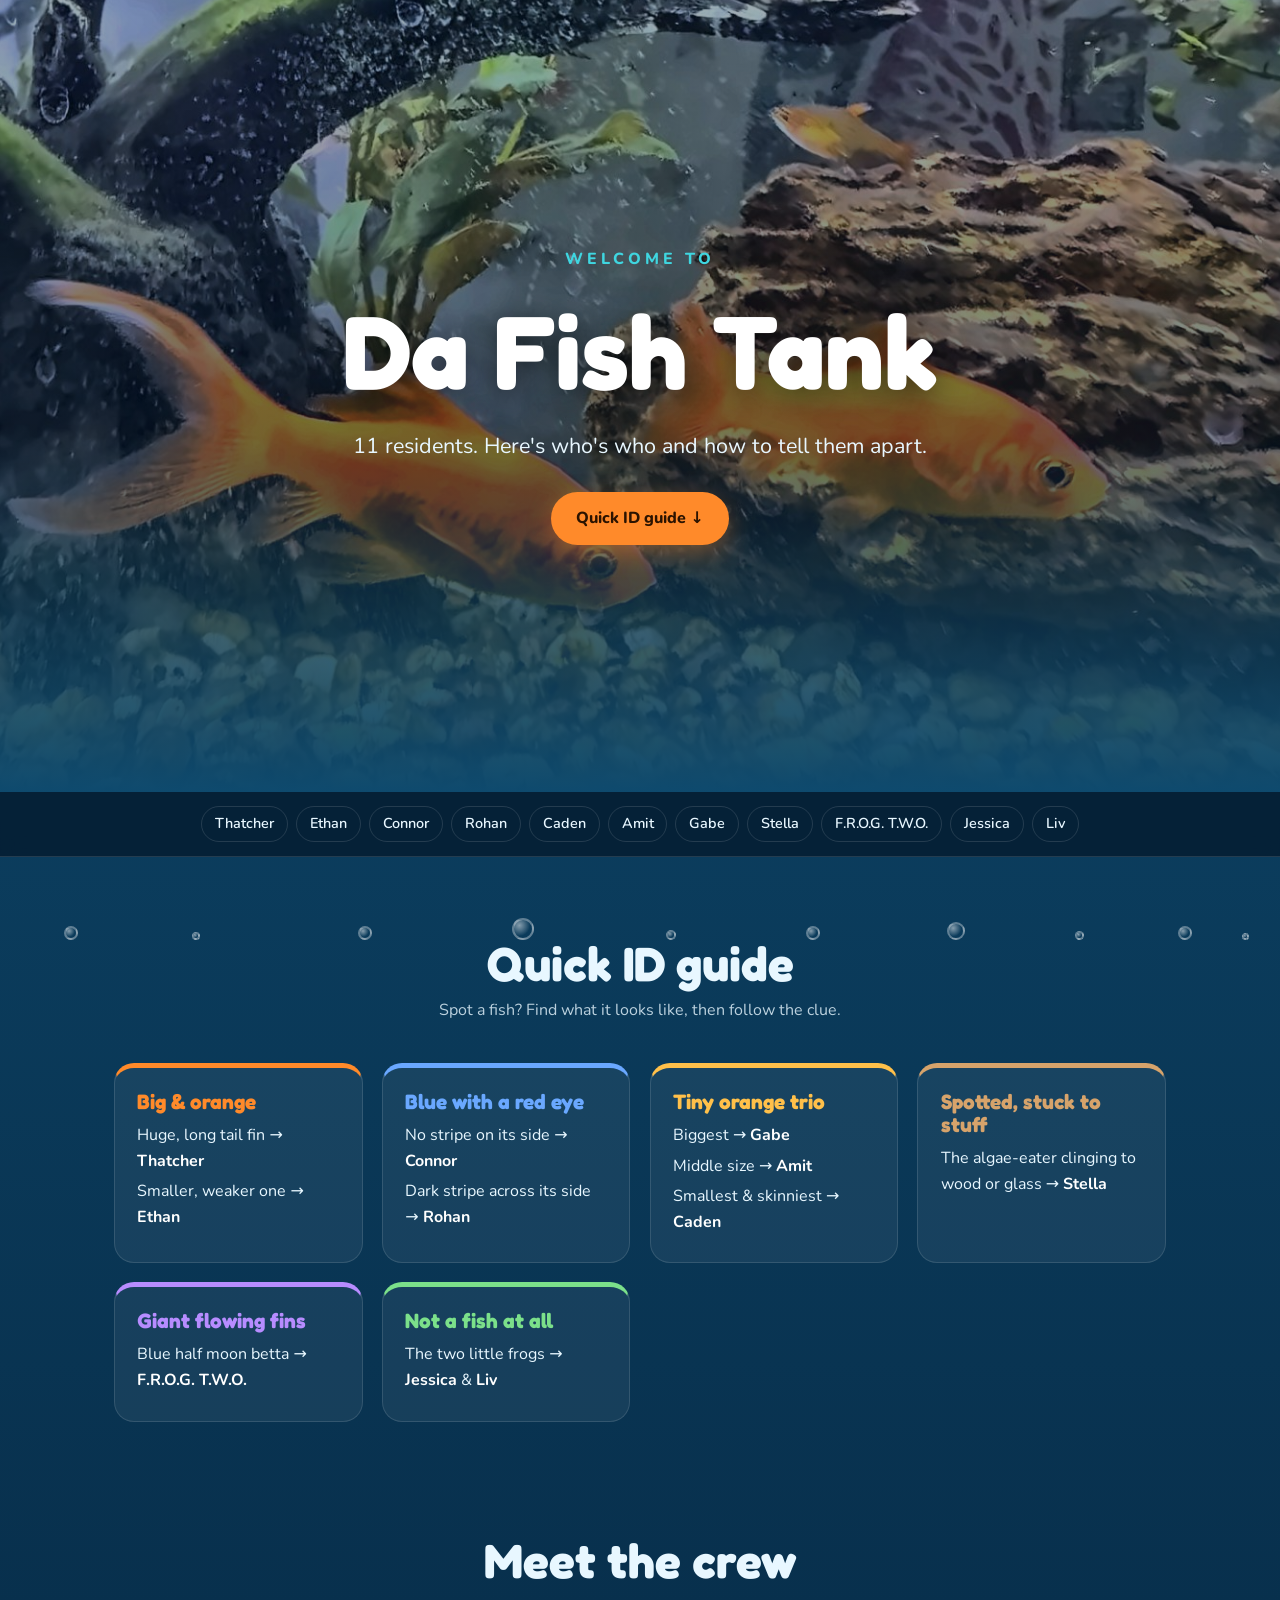
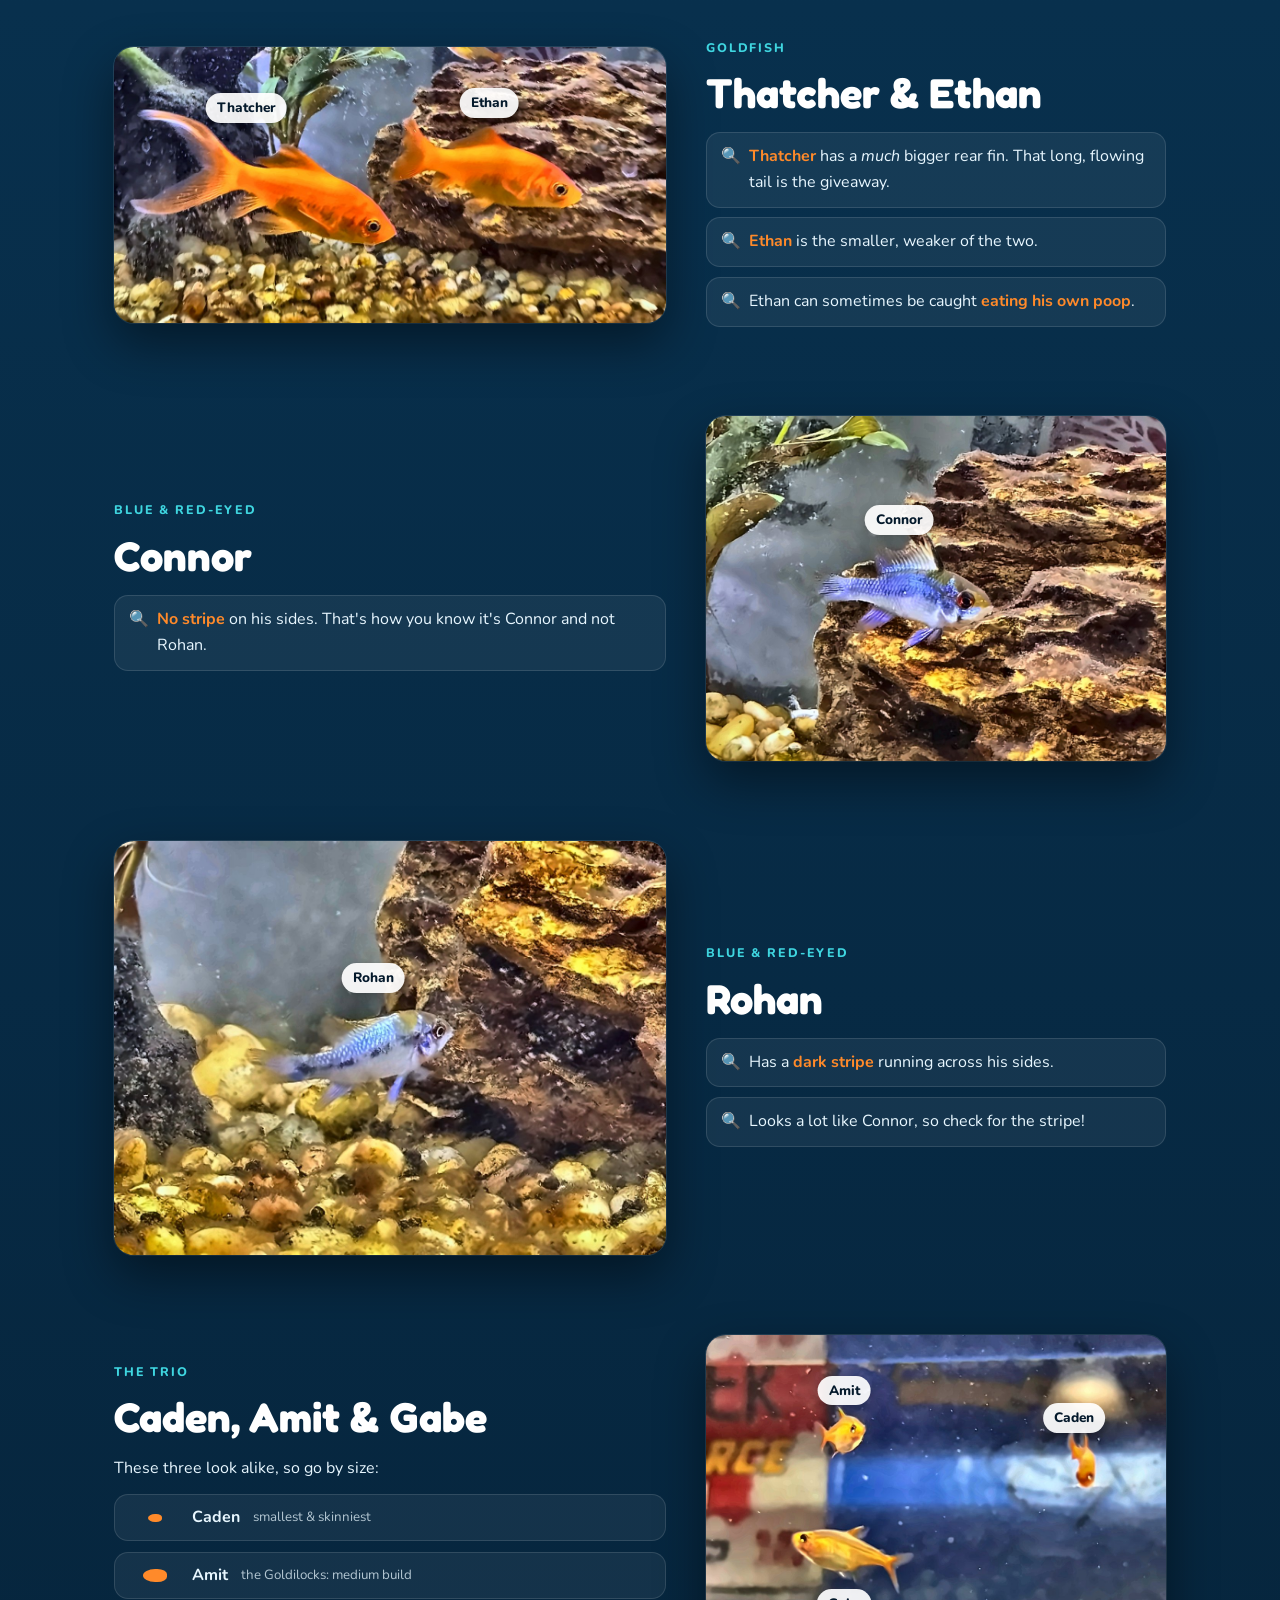
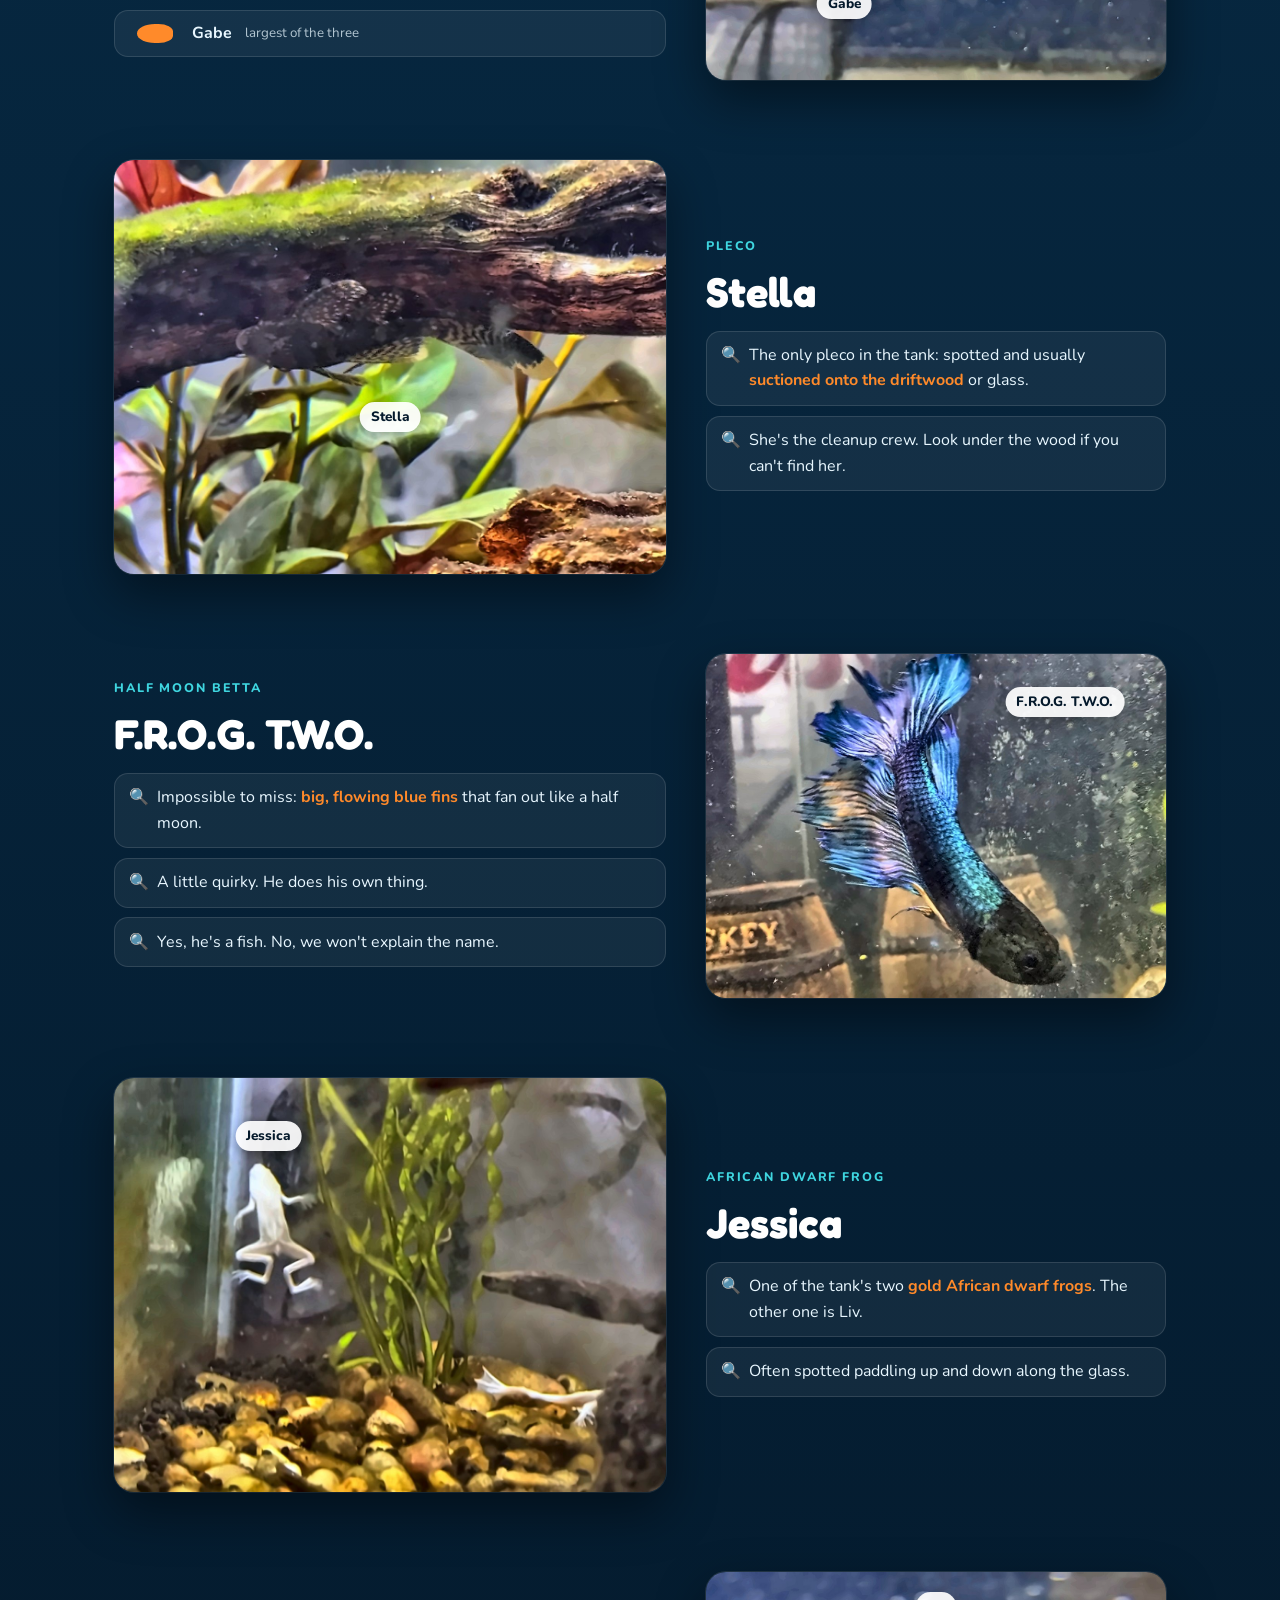
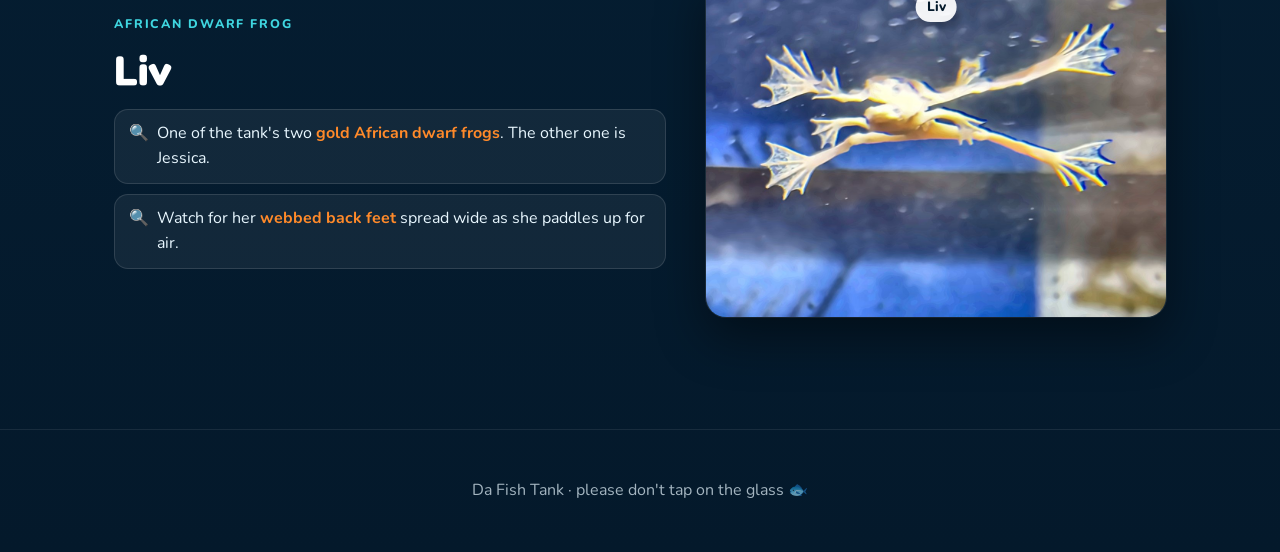
==== index.html @ 64ebbed7 "Add fish tank website" ====
<!DOCTYPE html>
<html lang="en">
<head>
  <meta charset="UTF-8">
  <meta name="viewport" content="width=device-width, initial-scale=1.0">
  <title>Da Fish Tank · Meet the Crew</title>
  <link rel="preconnect" href="https://fonts.googleapis.com">
  <link rel="preconnect" href="https://fonts.gstatic.com" crossorigin>
  <link href="https://fonts.googleapis.com/css2?family=Fredoka:wght@500;700&family=Nunito:wght@400;600;800&display=swap" rel="stylesheet">
  <link rel="stylesheet" href="Style.css">
</head>
<body>

  <!-- floating bubbles (pure CSS) -->
  <div class="bubbles" aria-hidden="true">
    <span></span><span></span><span></span><span></span><span></span>
    <span></span><span></span><span></span><span></span><span></span>
  </div>

  <header class="hero">
    <img class="hero-bg" src="images/tank.jpg" alt="">
    <div class="hero-text">
      <p class="eyebrow">Welcome to</p>
      <h1>Da Fish Tank</h1>
      <p class="tagline">11 residents. Here's who's who and how to tell them apart.</p>
      <a class="btn" href="#quick-id">Quick ID guide ↓</a>
    </div>
  </header>

  <nav class="roster" aria-label="Jump to a tank-mate">
    <a href="#goldfish">Thatcher</a>
    <a href="#goldfish">Ethan</a>
    <a href="#connor">Connor</a>
    <a href="#rohan">Rohan</a>
    <a href="#trio">Caden</a>
    <a href="#trio">Amit</a>
    <a href="#trio">Gabe</a>
    <a href="#stella">Stella</a>
    <a href="#frog-two">F.R.O.G. T.W.O.</a>
    <a href="#frogs">Jessica</a>
    <a href="#liv">Liv</a>
  </nav>

  <!-- QUICK ID -->
  <section id="quick-id" class="quick-id">
    <h2>Quick ID guide</h2>
    <p class="section-intro">Spot a fish? Find what it looks like, then follow the clue.</p>
    <div class="id-grid">
      <div class="id-card orange">
        <h3>Big &amp; orange</h3>
        <p>Huge, long tail fin → <strong>Thatcher</strong></p>
        <p>Smaller, weaker one → <strong>Ethan</strong></p>
      </div>
      <div class="id-card blue">
        <h3>Blue with a red eye</h3>
        <p>No stripe on its side → <strong>Connor</strong></p>
        <p>Dark stripe across its side → <strong>Rohan</strong></p>
      </div>
      <div class="id-card amber">
        <h3>Tiny orange trio</h3>
        <p>Biggest → <strong>Gabe</strong></p>
        <p>Middle size → <strong>Amit</strong></p>
        <p>Smallest &amp; skinniest → <strong>Caden</strong></p>
      </div>
      <div class="id-card brown">
        <h3>Spotted, stuck to stuff</h3>
        <p>The algae-eater clinging to wood or glass → <strong>Stella</strong></p>
      </div>
      <div class="id-card violet">
        <h3>Giant flowing fins</h3>
        <p>Blue half moon betta → <strong>F.R.O.G. T.W.O.</strong></p>
      </div>
      <div class="id-card green">
        <h3>Not a fish at all</h3>
        <p>The two little frogs → <strong>Jessica</strong> &amp; <strong>Liv</strong></p>
      </div>
    </div>
  </section>

  <main class="profiles">
    <h2>Meet the crew</h2>

    <!-- Thatcher & Ethan -->
    <article id="goldfish" class="profile">
      <figure class="photo">
        <img src="images/thatcher-ethan.jpg" alt="Two orange goldfish, Thatcher on the left and Ethan on the right">
        <span class="tag" style="left:24%; top:22%">Thatcher</span>
        <span class="tag" style="left:68%; top:20%">Ethan</span>
      </figure>
      <div class="info">
        <p class="species">Goldfish</p>
        <h3>Thatcher &amp; Ethan</h3>
        <ul class="clues">
          <li><b>Thatcher</b> has a <em>much</em> bigger rear fin. That long, flowing tail is the giveaway.</li>
          <li><b>Ethan</b> is the smaller, weaker of the two.</li>
          <li>Ethan can sometimes be caught <b>eating his own poop</b>.</li>
        </ul>
      </div>
    </article>

    <!-- Connor -->
    <article id="connor" class="profile reverse">
      <figure class="photo">
        <img src="images/connor.jpg" alt="Connor, a small blue fish with a red eye, resting by a rock">
        <span class="tag" style="left:42%; top:30%">Connor</span>
      </figure>
      <div class="info">
        <p class="species">Blue &amp; red-eyed</p>
        <h3>Connor</h3>
        <ul class="clues">
          <li><b>No stripe</b> on his sides. That's how you know it's Connor and not Rohan.</li>
        </ul>
      </div>
    </article>

    <!-- Rohan -->
    <article id="rohan" class="profile">
      <figure class="photo">
        <img src="images/rohan.jpg" alt="Rohan, a small blue fish with a dark stripe on his side">
        <span class="tag" style="left:47%; top:33%">Rohan</span>
      </figure>
      <div class="info">
        <p class="species">Blue &amp; red-eyed</p>
        <h3>Rohan</h3>
        <ul class="clues">
          <li>Has a <b>dark stripe</b> running across his sides.</li>
          <li>Looks a lot like Connor, so check for the stripe!</li>
        </ul>
      </div>
    </article>

    <!-- Trio -->
    <article id="trio" class="profile reverse">
      <figure class="photo">
        <img src="images/caden-amit-gabe.jpg" alt="Three small orange fish: Amit top left, Caden right, Gabe bottom">
        <span class="tag" style="left:30%; top:16%">Amit</span>
        <span class="tag" style="left:80%; top:24%">Caden</span>
        <span class="tag" style="left:30%; top:78%">Gabe</span>
      </figure>
      <div class="info">
        <p class="species">The trio</p>
        <h3>Caden, Amit &amp; Gabe</h3>
        <p>These three look alike, so go by size:</p>
        <div class="size-scale">
          <div><span class="dot s"></span><b>Caden</b><small>smallest &amp; skinniest</small></div>
          <div><span class="dot m"></span><b>Amit</b><small>the Goldilocks: medium build</small></div>
          <div><span class="dot l"></span><b>Gabe</b><small>largest of the three</small></div>
        </div>
      </div>
    </article>

    <!-- Stella -->
    <article id="stella" class="profile">
      <figure class="photo">
        <img src="images/stella.jpg" alt="Stella the pleco clinging to the underside of driftwood">
        <span class="tag" style="left:50%; top:62%">Stella</span>
      </figure>
      <div class="info">
        <p class="species">Pleco</p>
        <h3>Stella</h3>
        <ul class="clues">
          <li>The only pleco in the tank: spotted and usually <b>suctioned onto the driftwood</b> or glass.</li>
          <li>She's the cleanup crew. Look under the wood if you can't find her.</li>
        </ul>
      </div>
    </article>

    <!-- FROG TWO -->
    <article id="frog-two" class="profile reverse">
      <figure class="photo">
        <img src="images/frog-two.jpg" alt="F.R.O.G. T.W.O., a blue half moon betta with large flowing fins">
        <span class="tag" style="left:78%; top:14%">F.R.O.G. T.W.O.</span>
      </figure>
      <div class="info">
        <p class="species">Half moon betta</p>
        <h3>F.R.O.G. T.W.O.</h3>
        <ul class="clues">
          <li>Impossible to miss: <b>big, flowing blue fins</b> that fan out like a half moon.</li>
          <li>A little quirky. He does his own thing.</li>
          <li>Yes, he's a fish. No, we won't explain the name.</li>
        </ul>
      </div>
    </article>

    <!-- Jessica -->
    <article id="frogs" class="profile">
      <figure class="photo">
        <img src="images/jessica-liv.jpg" alt="Jessica the African dwarf frog swimming by the glass">
        <span class="tag" style="left:28%; top:14%">Jessica</span>
      </figure>
      <div class="info">
        <p class="species">African dwarf frog</p>
        <h3>Jessica</h3>
        <ul class="clues">
          <li>One of the tank's two <b>gold African dwarf frogs</b>. The other one is Liv.</li>
          <li>Often spotted paddling up and down along the glass.</li>
        </ul>
      </div>
    </article>

    <!-- Liv -->
    <article id="liv" class="profile reverse">
      <figure class="photo">
        <img src="images/liv.jpg" alt="Liv the African dwarf frog swimming with her webbed feet spread wide">
        <span class="tag" style="left:50%; top:10%">Liv</span>
      </figure>
      <div class="info">
        <p class="species">African dwarf frog</p>
        <h3>Liv</h3>
        <ul class="clues">
          <li>One of the tank's two <b>gold African dwarf frogs</b>. The other one is Jessica.</li>
          <li>Watch for her <b>webbed back feet</b> spread wide as she paddles up for air.</li>
        </ul>
      </div>
    </article>
  </main>

  <footer>
    <p>Da Fish Tank · please don't tap on the glass 🐟</p>
  </footer>

</body>
</html>
---- Style.css ----
/* ===== Da Fish Tank ===== */
:root {
  --deep: #04192b;
  --mid: #08304d;
  --surface: #0e4a6e;
  --foam: #e8f7ff;
  --aqua: #3fd6e0;
  --orange: #ff8a2a;
  --card: rgba(255, 255, 255, 0.06);
  --border: rgba(255, 255, 255, 0.12);
  --radius: 20px;
}

* { box-sizing: border-box; margin: 0; padding: 0; }

html { scroll-behavior: smooth; background: var(--deep); }

body {
  font-family: "Nunito", system-ui, sans-serif;
  color: var(--foam);
  line-height: 1.6;
  background-color: var(--deep);
  background-image: linear-gradient(180deg, var(--surface) 0%, var(--mid) 30%, var(--deep) 100%);
  overflow-x: hidden;
}

h1, h2, h3 { font-family: "Fredoka", sans-serif; line-height: 1.1; }

/* ---------- Bubbles ---------- */
.bubbles { position: fixed; inset: 0; pointer-events: none; z-index: 0; }
.bubbles span {
  position: absolute;
  bottom: -40px;
  width: 14px; height: 14px;
  border-radius: 50%;
  border: 2px solid rgba(255, 255, 255, 0.35);
  background: radial-gradient(circle at 30% 30%, rgba(255,255,255,.5), transparent 60%);
  animation: rise linear infinite;
}
.bubbles span:nth-child(1)  { left: 5%;  animation-duration: 14s; }
.bubbles span:nth-child(2)  { left: 15%; animation-duration: 18s; animation-delay: 3s; width: 8px; height: 8px; }
.bubbles span:nth-child(3)  { left: 28%; animation-duration: 12s; animation-delay: 6s; }
.bubbles span:nth-child(4)  { left: 40%; animation-duration: 20s; animation-delay: 1s; width: 22px; height: 22px; }
.bubbles span:nth-child(5)  { left: 52%; animation-duration: 16s; animation-delay: 8s; width: 10px; height: 10px; }
.bubbles span:nth-child(6)  { left: 63%; animation-duration: 13s; animation-delay: 4s; }
.bubbles span:nth-child(7)  { left: 74%; animation-duration: 19s; animation-delay: 2s; width: 18px; height: 18px; }
.bubbles span:nth-child(8)  { left: 84%; animation-duration: 15s; animation-delay: 7s; width: 9px; height: 9px; }
.bubbles span:nth-child(9)  { left: 92%; animation-duration: 17s; animation-delay: 5s; }
.bubbles span:nth-child(10) { left: 97%; animation-duration: 11s; animation-delay: 9s; width: 7px; height: 7px; }

@keyframes rise {
  0%   { transform: translate(0, 0); opacity: 0; }
  10%  { opacity: 1; }
  50%  { transform: translate(14px, -55vh); }
  100% { transform: translate(-10px, -110vh); opacity: 0; }
}

@media (prefers-reduced-motion: reduce) {
  .bubbles { display: none; }
  html { scroll-behavior: auto; }
}

/* ---------- Hero ---------- */
.hero {
  position: relative;
  min-height: 88vh;
  display: grid;
  place-items: center;
  text-align: center;
  overflow: hidden;
  isolation: isolate;
}
.hero-bg {
  position: absolute; inset: 0;
  width: 100%; height: 100%;
  object-fit: cover;
  z-index: -2;
  transform: scale(1.05);
}
.hero::after {
  content: "";
  position: absolute; inset: 0;
  z-index: -1;
  background: linear-gradient(180deg, rgba(4,25,43,.35) 0%, rgba(4,25,43,.55) 55%, var(--surface) 100%);
}
.hero-text { padding: 2rem; max-width: 720px; }
.eyebrow {
  text-transform: uppercase;
  letter-spacing: .25em;
  font-weight: 800;
  color: var(--aqua);
}
.hero h1 {
  font-size: clamp(3rem, 10vw, 6.5rem);
  margin: .2em 0;
  color: #fff;
  text-shadow: 0 6px 30px rgba(0,0,0,.5);
}
.tagline { font-size: clamp(1.05rem, 2.5vw, 1.35rem); margin-bottom: 1.8rem; }
.btn {
  display: inline-block;
  padding: .85em 1.6em;
  border-radius: 999px;
  background: var(--orange);
  color: #2b1300;
  font-weight: 800;
  text-decoration: none;
  box-shadow: 0 8px 24px rgba(255,138,42,.4);
  transition: transform .2s, box-shadow .2s;
}
.btn:hover { transform: translateY(-3px); box-shadow: 0 12px 30px rgba(255,138,42,.55); }

/* ---------- Roster nav ---------- */
.roster {
  position: sticky; top: 0; z-index: 10;
  display: flex; flex-wrap: wrap; justify-content: center; gap: .5rem;
  padding: .9rem 1rem;
  background: rgba(4, 25, 43, .75);
  backdrop-filter: blur(10px);
  border-bottom: 1px solid var(--border);
}
.roster a {
  color: var(--foam);
  text-decoration: none;
  font-weight: 600;
  font-size: .9rem;
  padding: .35em .9em;
  border-radius: 999px;
  border: 1px solid var(--border);
  transition: background .2s, color .2s;
}
.roster a:hover { background: var(--aqua); color: var(--deep); }

/* ---------- Sections ---------- */
section, main { position: relative; z-index: 1; max-width: 1100px; margin: 0 auto; padding: 5rem 1.5rem 2rem; }
section h2, main > h2 { font-size: clamp(2rem, 5vw, 3rem); text-align: center; margin-bottom: .5rem; }
.section-intro { text-align: center; opacity: .8; margin-bottom: 2.5rem; }

/* ---------- Quick ID ---------- */
.id-grid {
  display: grid;
  grid-template-columns: repeat(auto-fit, minmax(240px, 1fr));
  gap: 1.2rem;
}
.id-card {
  background: var(--card);
  border: 1px solid var(--border);
  border-top: 5px solid var(--accent);
  border-radius: var(--radius);
  padding: 1.4rem;
  transition: transform .2s;
}
.id-card:hover { transform: translateY(-4px); }
.id-card h3 { color: var(--accent); font-size: 1.3rem; margin-bottom: .6rem; }
.id-card p { margin: .3rem 0; }
.id-card strong { color: #fff; }
.orange { --accent: #ff8a2a; }
.blue   { --accent: #6aa8ff; }
.amber  { --accent: #ffc04a; }
.brown  { --accent: #d6a36b; }
.violet { --accent: #b78cff; }
.green  { --accent: #7be08a; }

/* ---------- Profiles ---------- */
.profiles > h2 { margin-bottom: 3rem; }
.profile {
  display: grid;
  grid-template-columns: 1.2fr 1fr;
  gap: 2.5rem;
  align-items: center;
  margin-bottom: 5rem;
  scroll-margin-top: 80px;
}
.profile.reverse .photo { order: 2; }

.photo {
  position: relative;
  border-radius: var(--radius);
  overflow: hidden;
  box-shadow: 0 20px 50px rgba(0,0,0,.45), 0 0 0 1px var(--border);
}
.photo img { display: block; width: 100%; height: auto; transition: transform .5s; }
.photo:hover img { transform: scale(1.04); }

.tag {
  position: absolute;
  transform: translate(-50%, -50%);
  background: rgba(255,255,255,.92);
  color: var(--deep);
  font-weight: 800;
  font-size: .85rem;
  padding: .3em .8em;
  border-radius: 999px;
  white-space: nowrap;
  box-shadow: 0 4px 14px rgba(0,0,0,.35);
}

.species {
  display: inline-block;
  text-transform: uppercase;
  letter-spacing: .15em;
  font-size: .78rem;
  font-weight: 800;
  color: var(--aqua);
  margin-bottom: .4rem;
}
.info h3 { font-size: clamp(1.8rem, 4vw, 2.6rem); margin-bottom: 1rem; color: #fff; }
.info > p { margin-bottom: .8rem; }

.clues { list-style: none; }
.clues li {
  position: relative;
  padding: .7rem 1rem .7rem 2.6rem;
  margin-bottom: .6rem;
  background: var(--card);
  border: 1px solid var(--border);
  border-radius: 14px;
}
.clues li::before {
  content: "🔍";
  position: absolute; left: .85rem; top: .7rem;
}
.clues b { color: var(--orange); }

/* size scale for the trio */
.size-scale { display: grid; gap: .7rem; }
.size-scale div {
  display: grid;
  grid-template-columns: 48px auto 1fr;
  align-items: center;
  gap: .8rem;
  background: var(--card);
  border: 1px solid var(--border);
  border-radius: 14px;
  padding: .6rem 1rem;
}
.size-scale small { opacity: .75; }
.dot { justify-self: center; border-radius: 50% 40% 40% 50%; background: var(--orange); }
.dot.s { width: 14px; height: 8px; }
.dot.m { width: 24px; height: 13px; }
.dot.l { width: 36px; height: 19px; }

footer {
  position: relative; z-index: 1;
  text-align: center;
  padding: 3rem 1rem;
  opacity: .7;
  border-top: 1px solid var(--border);
}

/* ---------- Mobile ---------- */
@media (max-width: 760px) {
  .profile { grid-template-columns: 1fr; gap: 1.4rem; margin-bottom: 3.5rem; }
  .profile.reverse .photo { order: 0; }
  .tag { font-size: .72rem; }
  .roster { gap: .35rem; }
  .roster a { font-size: .8rem; }
}
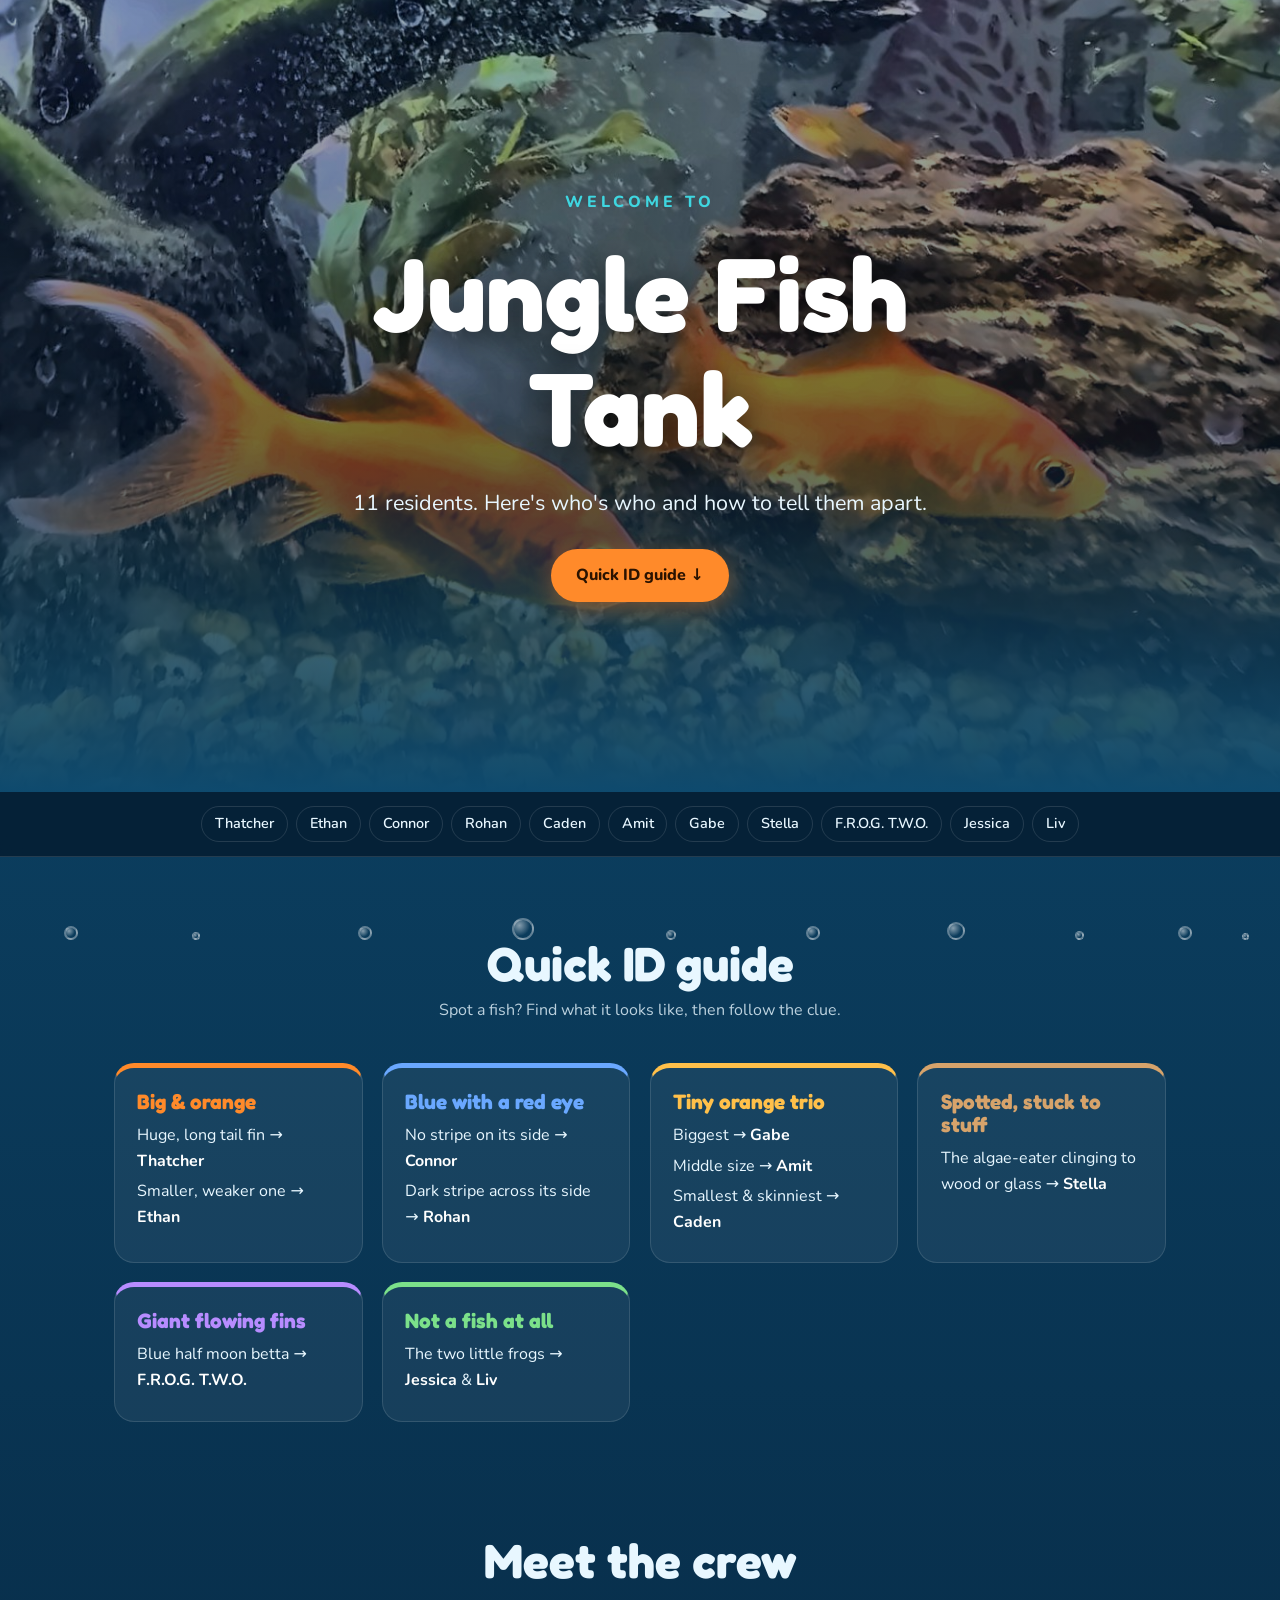
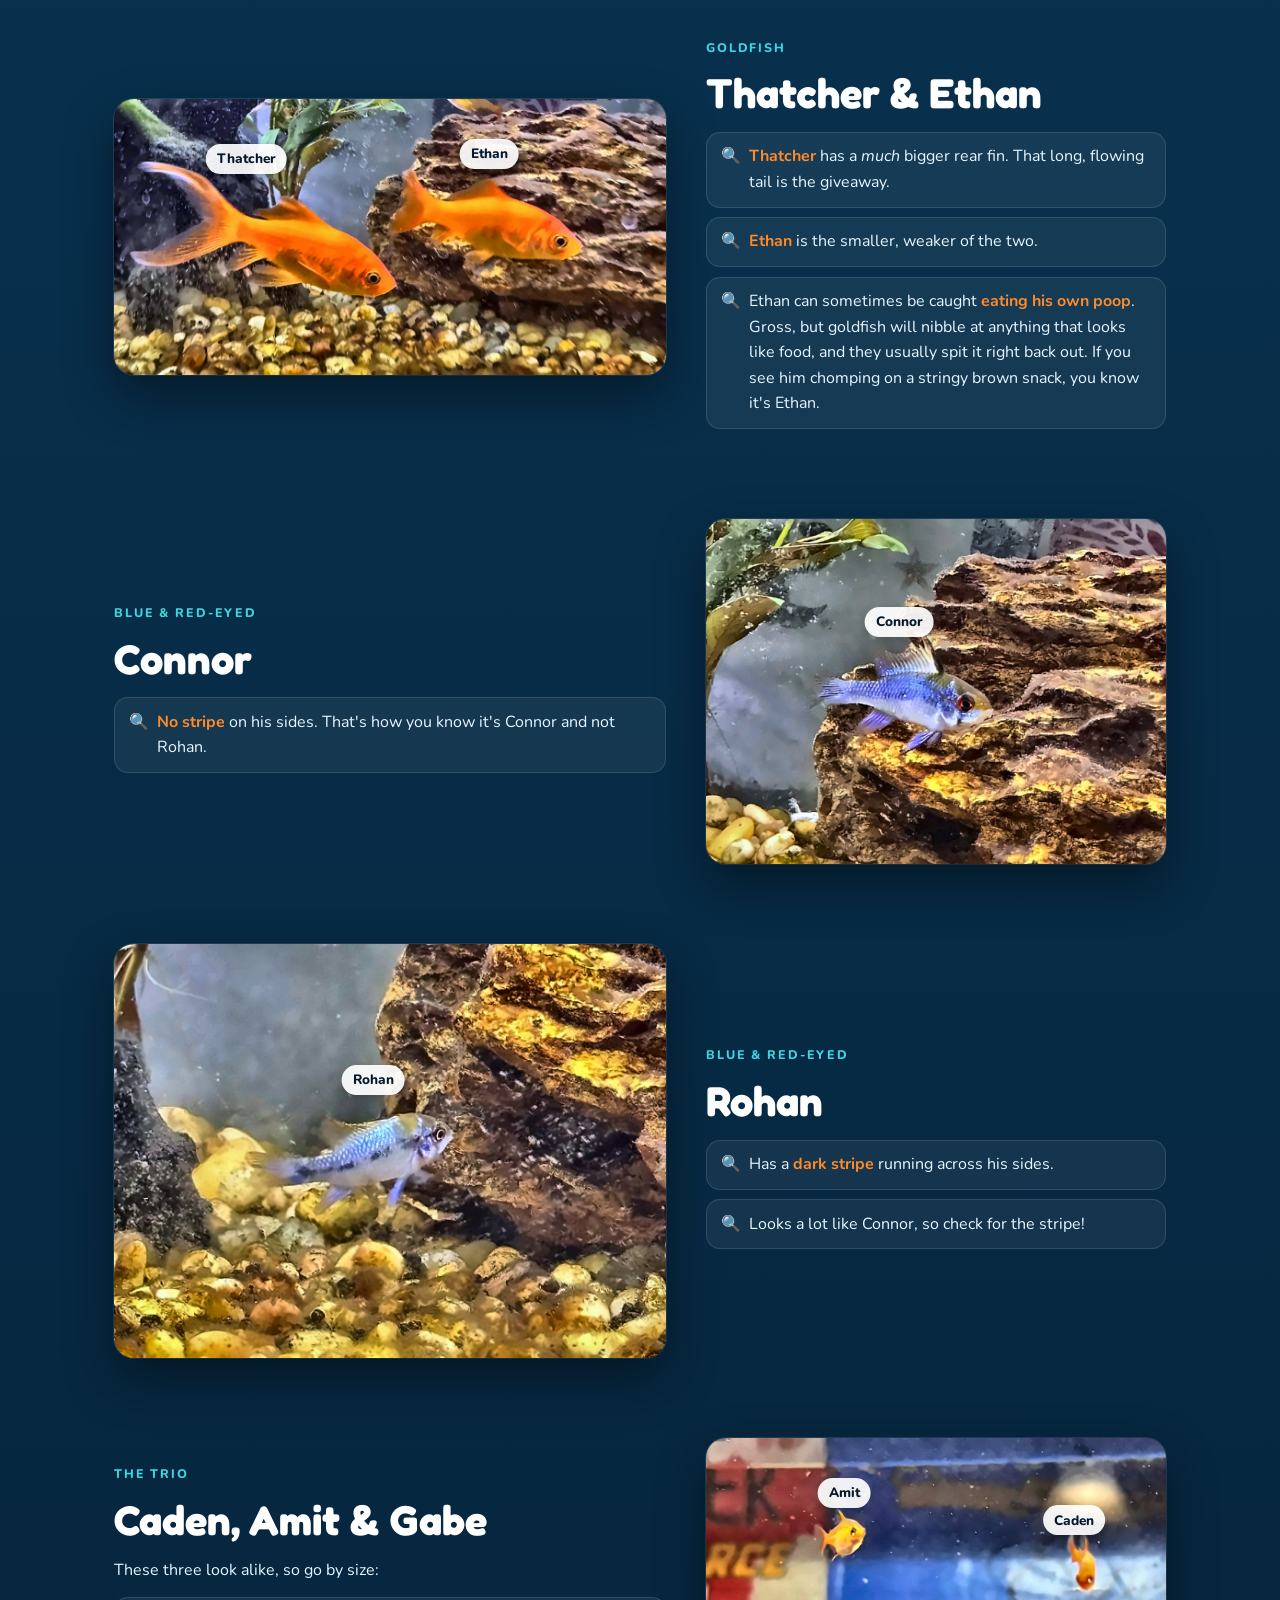
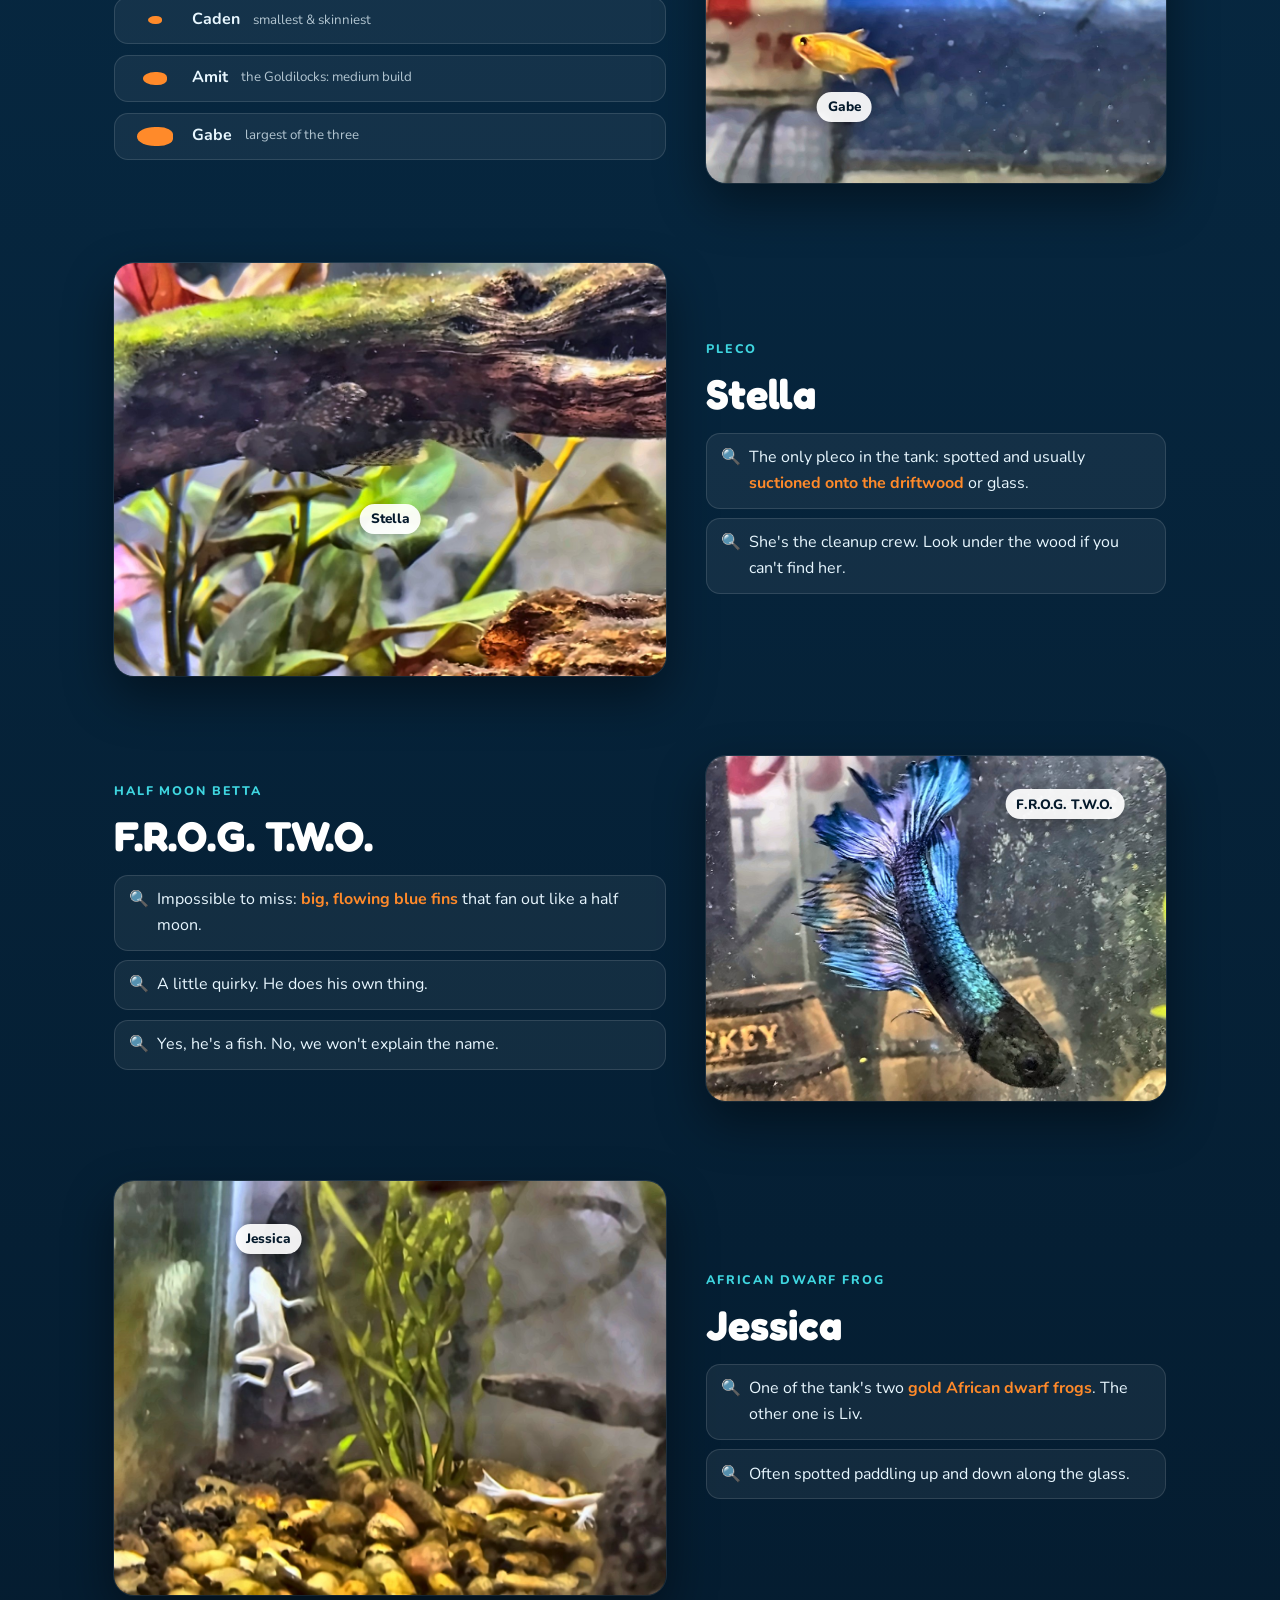
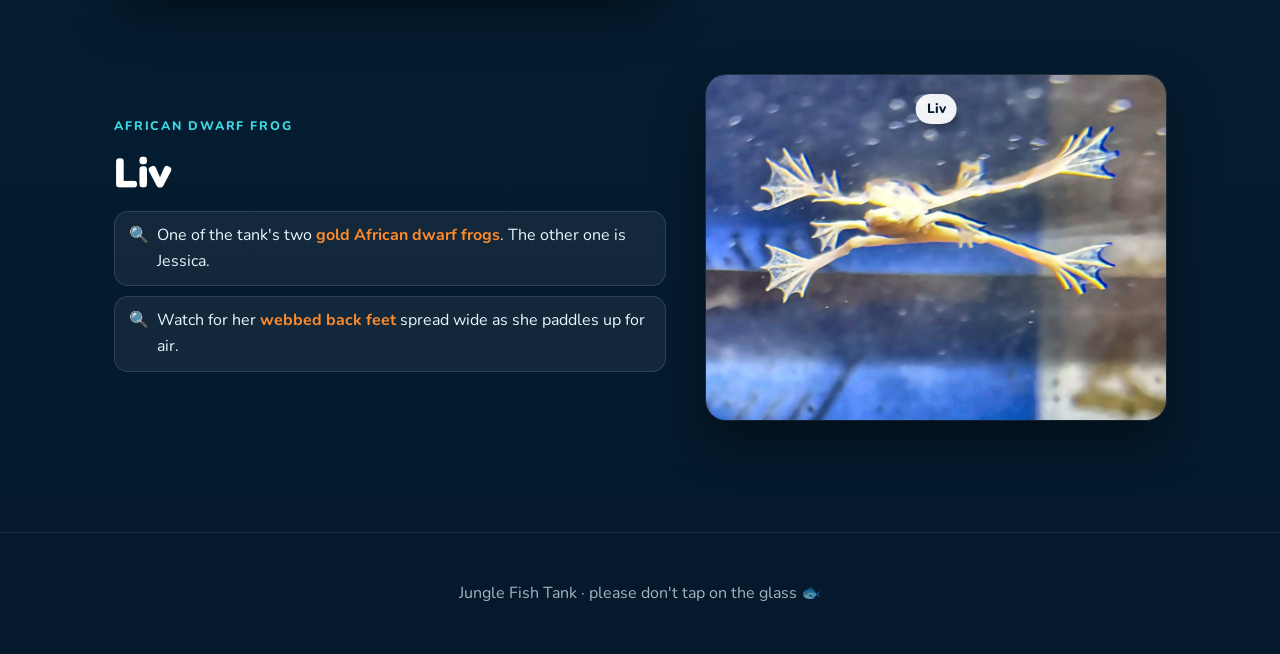
==== commit c5d613c6: "Rename site to Jungle Fish Tank" ====
--- a/index.html
+++ b/index.html
@@ -3,7 +3,7 @@
 <head>
   <meta charset="UTF-8">
   <meta name="viewport" content="width=device-width, initial-scale=1.0">
-  <title>Da Fish Tank · Meet the Crew</title>
+  <title>Jungle Fish Tank · Meet the Crew</title>
   <link rel="preconnect" href="https://fonts.googleapis.com">
   <link rel="preconnect" href="https://fonts.gstatic.com" crossorigin>
   <link href="https://fonts.googleapis.com/css2?family=Fredoka:wght@500;700&family=Nunito:wght@400;600;800&display=swap" rel="stylesheet">
@@ -21,7 +21,7 @@
     <img class="hero-bg" src="images/tank.jpg" alt="">
     <div class="hero-text">
       <p class="eyebrow">Welcome to</p>
-      <h1>Da Fish Tank</h1>
+      <h1>Jungle Fish Tank</h1>
       <p class="tagline">11 residents. Here's who's who and how to tell them apart.</p>
       <a class="btn" href="#quick-id">Quick ID guide ↓</a>
     </div>
@@ -93,7 +93,7 @@
         <ul class="clues">
           <li><b>Thatcher</b> has a <em>much</em> bigger rear fin. That long, flowing tail is the giveaway.</li>
           <li><b>Ethan</b> is the smaller, weaker of the two.</li>
-          <li>Ethan can sometimes be caught <b>eating his own poop</b>.</li>
+          <li>Ethan can sometimes be caught <b>eating his own poop</b>. Gross, but goldfish will nibble at anything that looks like food, and they usually spit it right back out. If you see him chomping on a stringy brown snack, you know it's Ethan.</li>
         </ul>
       </div>
     </article>
@@ -216,7 +216,7 @@
   </main>
 
   <footer>
-    <p>Da Fish Tank · please don't tap on the glass 🐟</p>
+    <p>Jungle Fish Tank · please don't tap on the glass 🐟</p>
   </footer>
 
 </body>
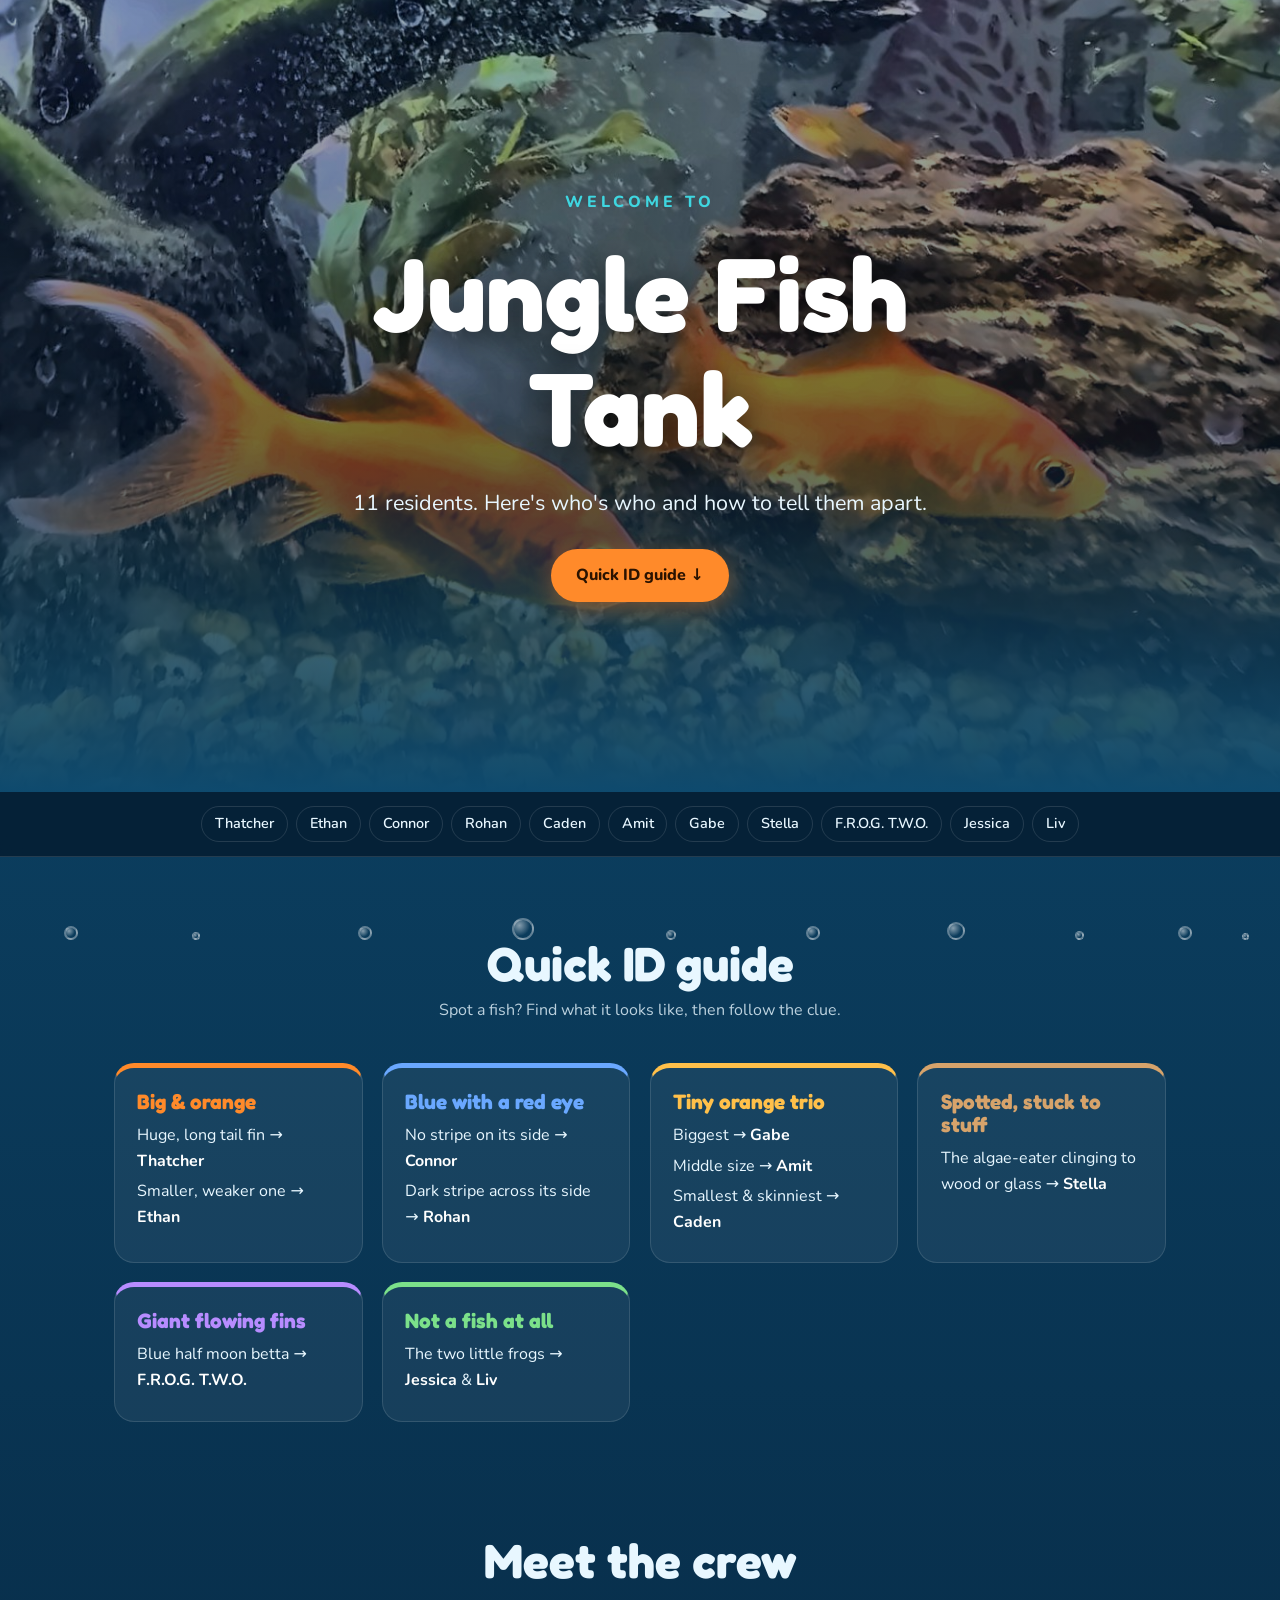
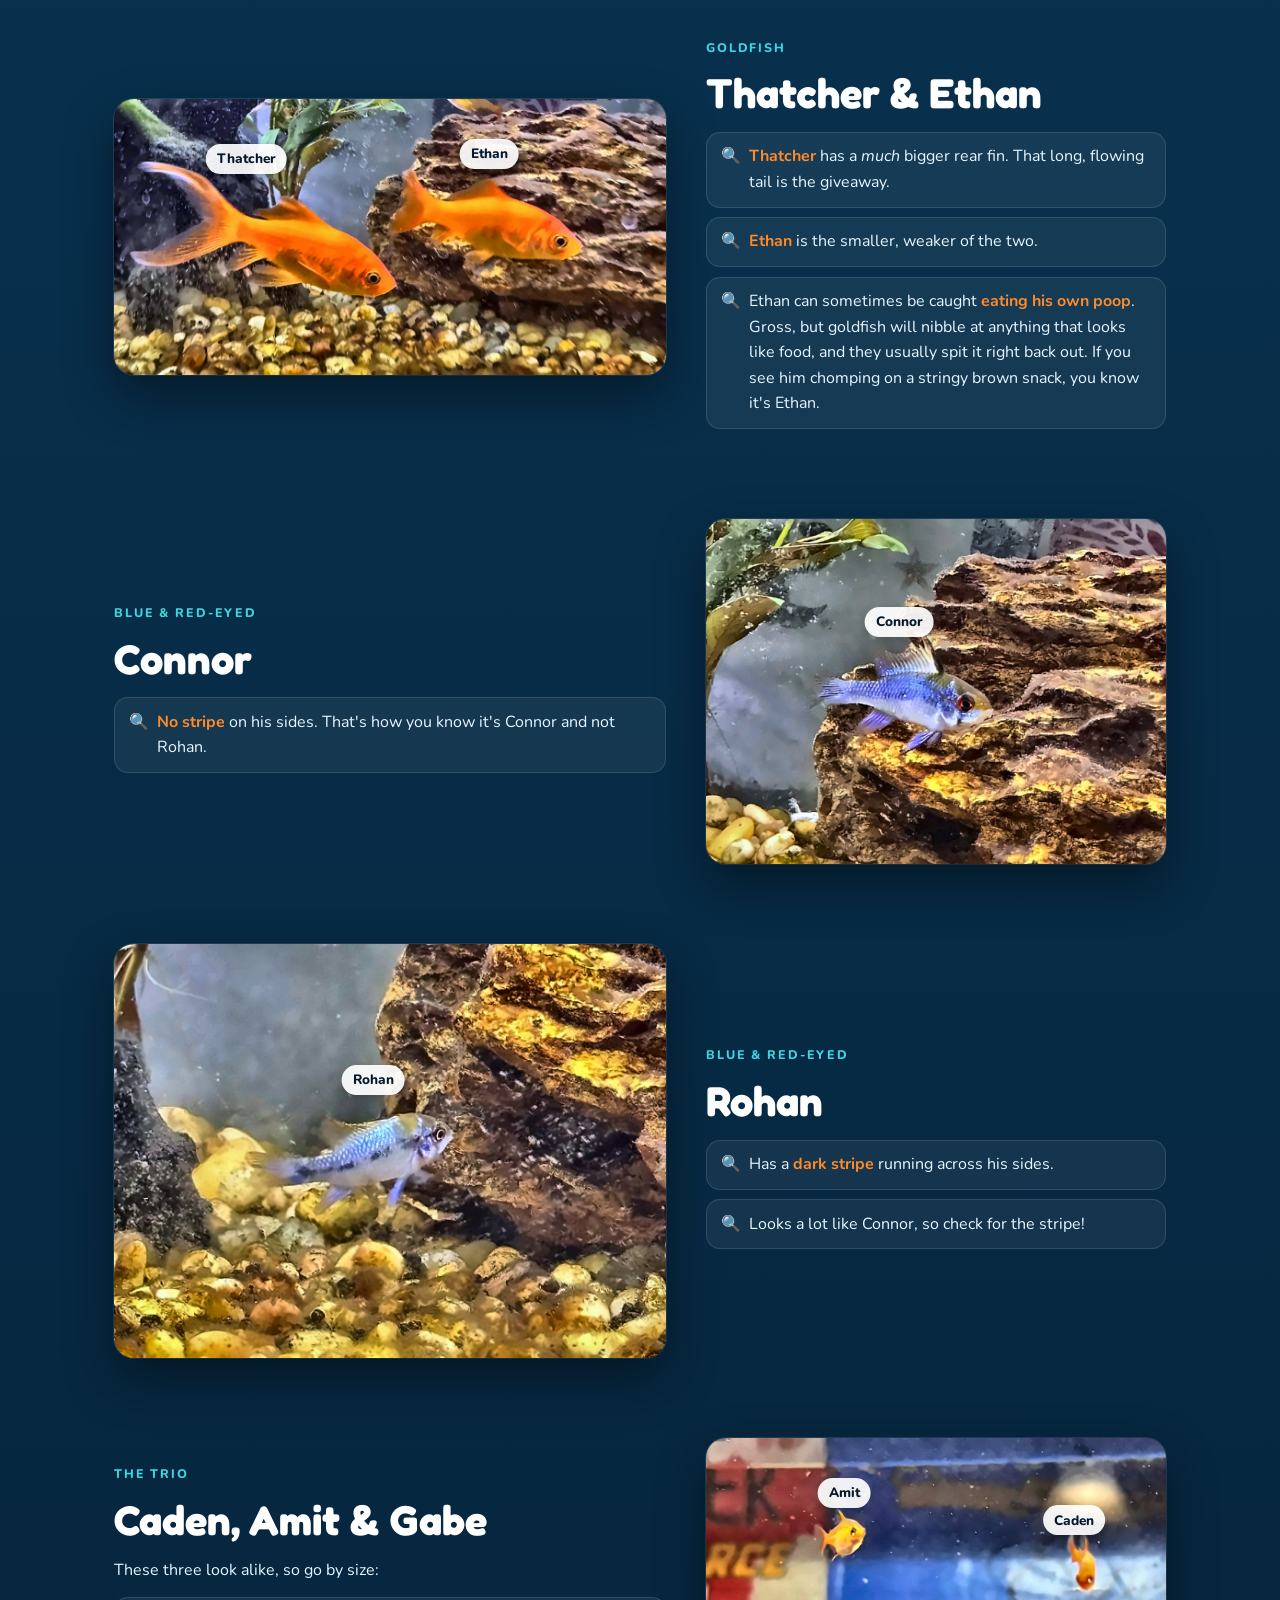
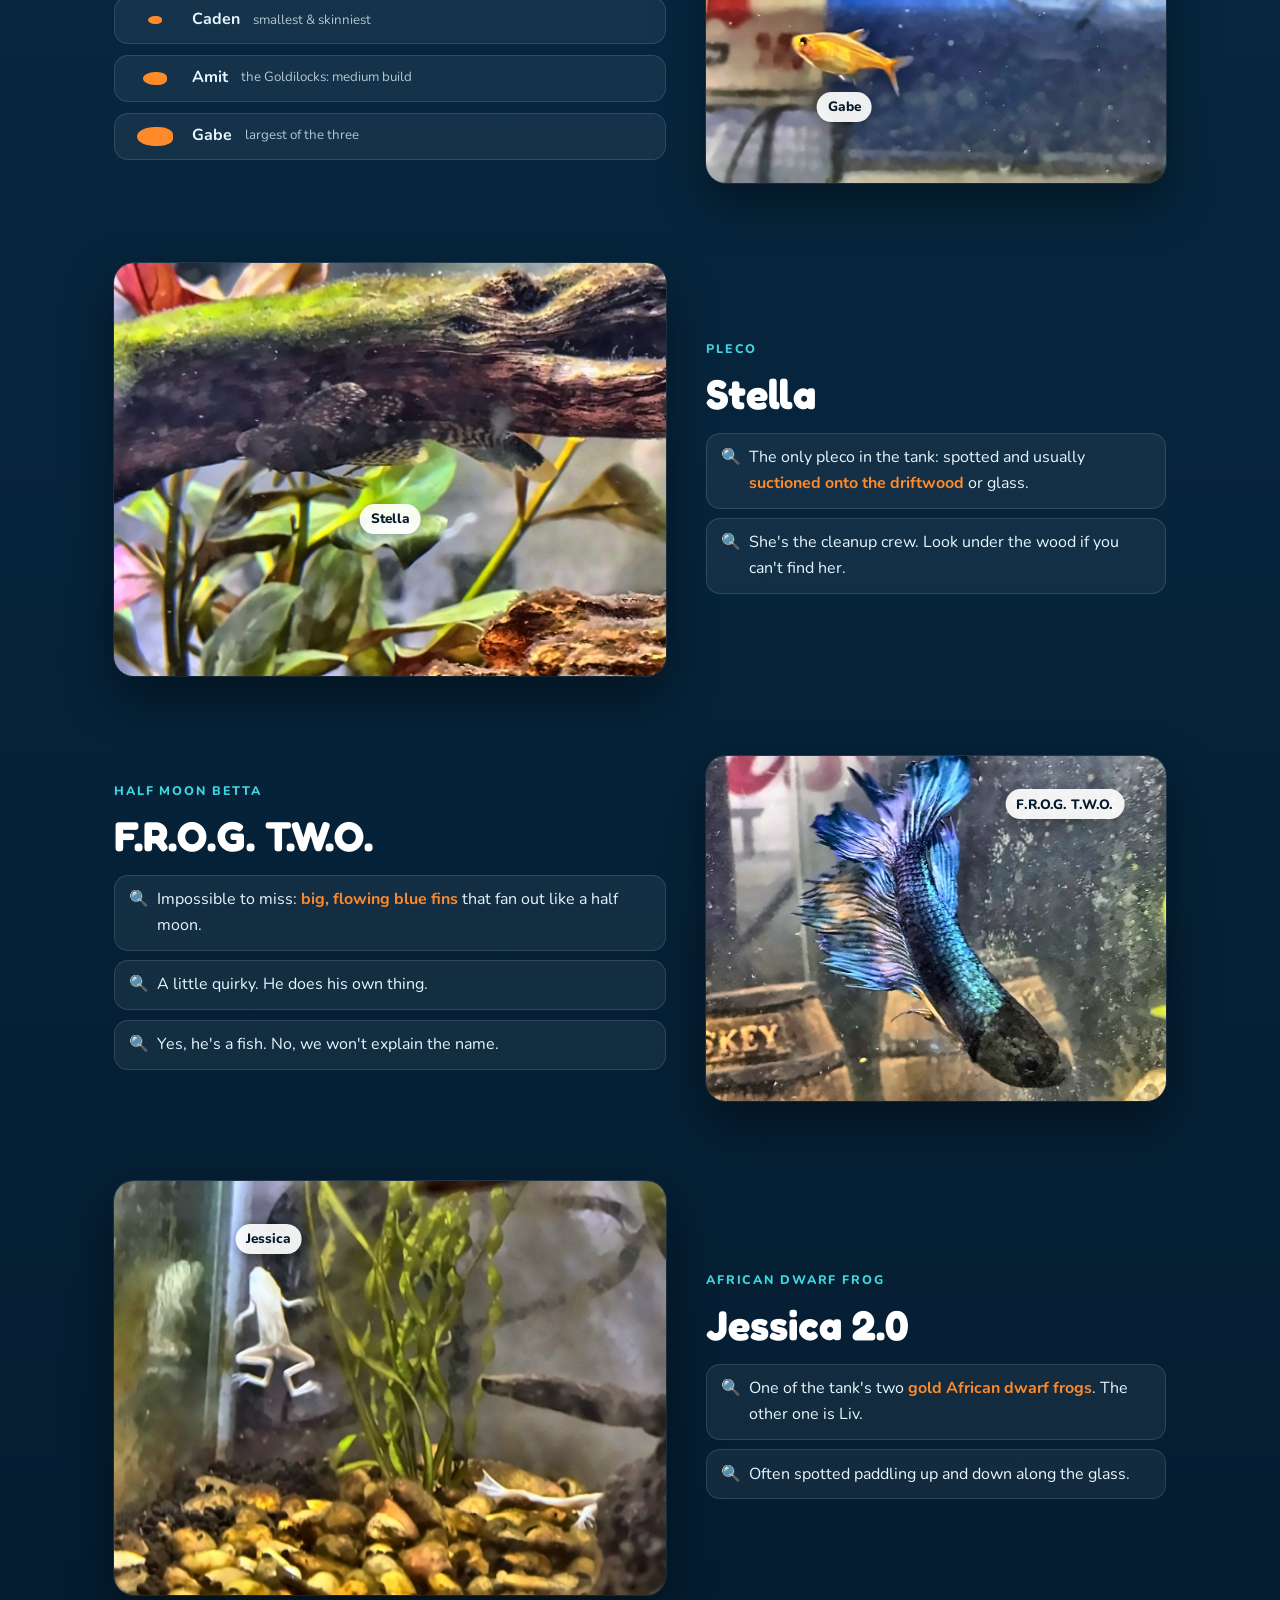
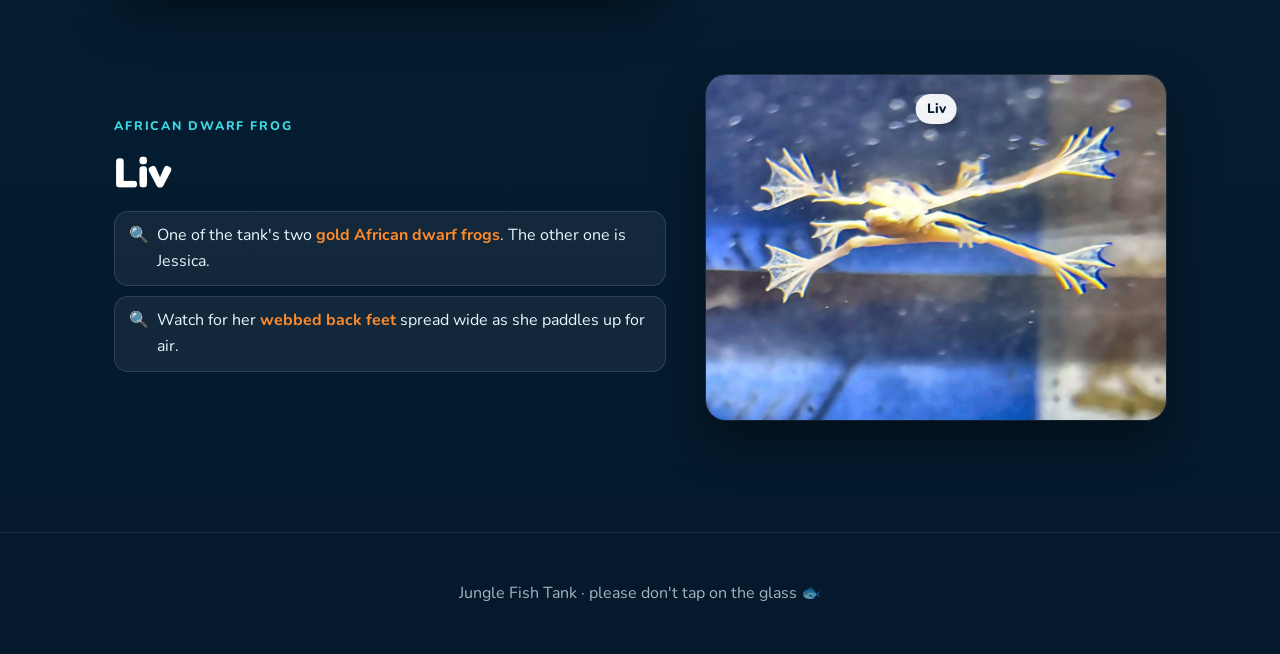
==== commit b7c92aa4: "Update index.html" ====
--- a/index.html
+++ b/index.html
@@ -190,7 +190,7 @@
       </figure>
       <div class="info">
         <p class="species">African dwarf frog</p>
-        <h3>Jessica</h3>
+        <h3>Jessica 2.0</h3>
         <ul class="clues">
           <li>One of the tank's two <b>gold African dwarf frogs</b>. The other one is Liv.</li>
           <li>Often spotted paddling up and down along the glass.</li>
